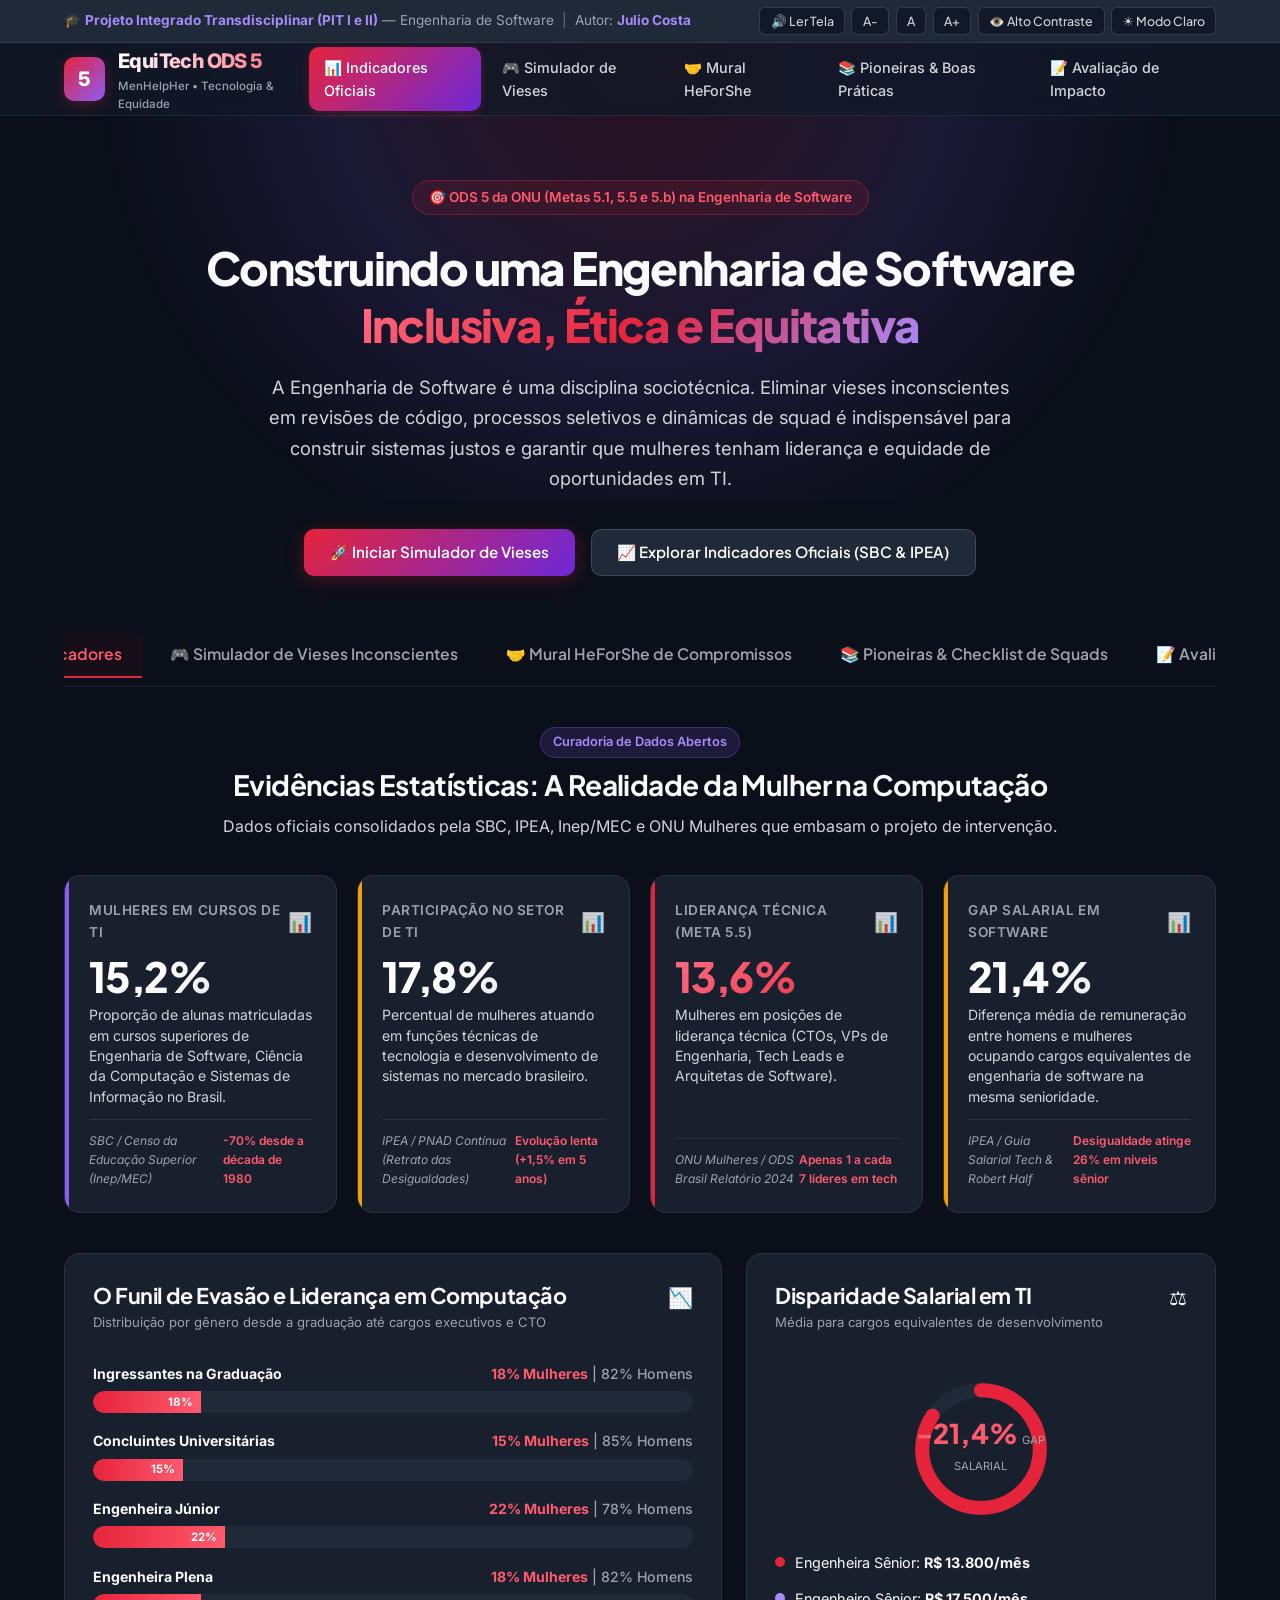
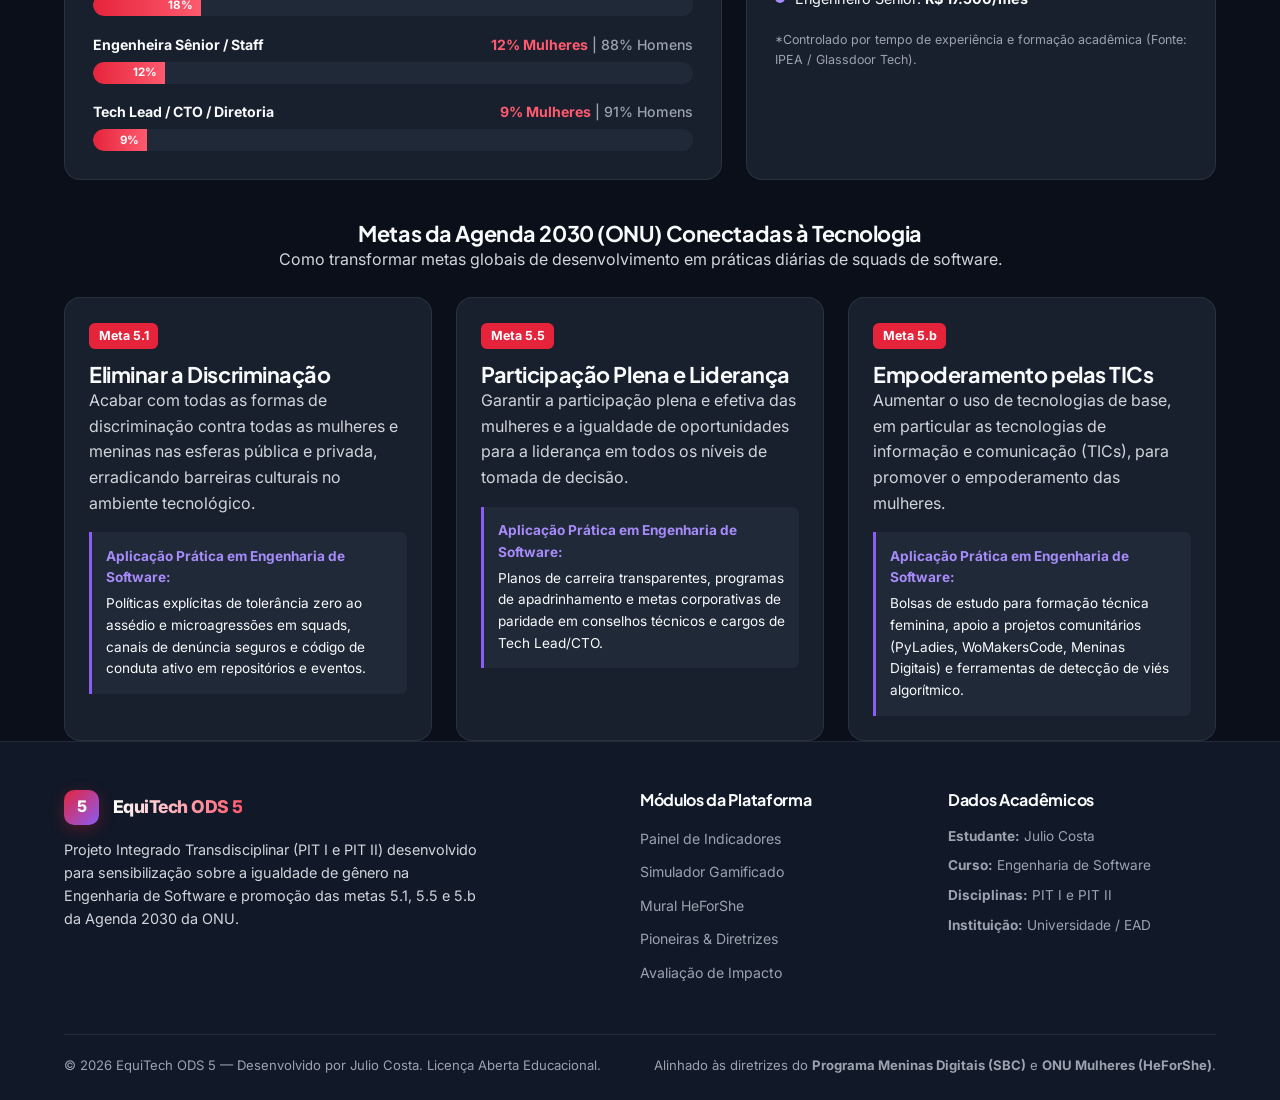
==== frontend/index.html @ c1266b54 "feat(pit2): consolidacao arquitetural MVC, SGBD relacional, 56 testes e validacao por pares - Arquit" ====
<!DOCTYPE html>
<html lang="pt-BR" data-theme="dark">

<head>
  <meta charset="UTF-8">
  <meta name="viewport" content="width=device-width, initial-scale=1.0">
  <title>MenHelpHer | Plataforma de Equidade de Gênero na Engenharia de Software</title>
  <meta name="description"
    content="Portal interativo de sensibilização sobre igualdade de gênero (ODS 5 da ONU) na Engenharia de Software e TI. Painel de indicadores oficiais, simulador gamificado de vieses inconscientes e mural de compromissos HeForShe.">
  <meta name="author" content="Julio Costa">
  <meta name="keywords"
    content="ODS 5, Engenharia de Software, Igualdade de Gênero, Meninas Digitais, SBC, HeForShe, Mulheres na TI, Vieses Inconscientes">

  <meta name="theme-color" content="#0B0F19">
  <link rel="icon" href="data:image/svg+xml,%3Csvg xmlns='http://www.w3.org/2000/svg' viewBox='0 0 64 64'%3E%3Crect width='64' height='64' rx='14' fill='%23E5243B'/%3E%3Ctext x='32' y='46' font-size='40' font-weight='800' text-anchor='middle' fill='white' font-family='Arial'%3E5%3C/text%3E%3C/svg%3E">

  <!-- Estilos da Aplicação -->
  <link rel="stylesheet" href="css/main.css">
  <link rel="stylesheet" href="css/dashboard.css">
  <link rel="stylesheet" href="css/simulator.css">
  <link rel="stylesheet" href="css/mural.css">
</head>

<body>
  <a class="skip-link" href="#mainContentArea">Pular para o conteúdo principal</a>
  <div class="ambient-glow" aria-hidden="true"></div>

  <!-- Barra Superior de Acessibilidade & Identificação Acadêmica -->
  <aside class="top-bar" aria-label="Barra de Acessibilidade e Identificação do Projeto">
    <div class="container top-bar-inner">
      <div class="academic-badge">
        <span>🎓 <strong>Projeto Integrado Transdisciplinar (PIT I e II)</strong> — Engenharia de Software</span>
        <span style="opacity: 0.6;">|</span>
        <span>Autor: <strong>Julio Costa</strong></span>
      </div>
      <div class="a11y-toolbar" role="toolbar" aria-label="Ferramentas de Acessibilidade">
        <button class="a11y-btn" id="ttsToggleBtn" title="Ouvir o conteúdo da página">
          🔊 Ler Tela
        </button>
        <button class="a11y-btn" id="fontMinusBtn" title="Diminuir tamanho da fonte" aria-label="Diminuir fonte">
          A-
        </button>
        <button class="a11y-btn" id="fontResetBtn" title="Restaurar tamanho da fonte" aria-label="Restaurar fonte">
          A
        </button>
        <button class="a11y-btn" id="fontPlusBtn" title="Aumentar tamanho da fonte" aria-label="Aumentar fonte">
          A+
        </button>
        <button class="a11y-btn" id="contrastToggleBtn" aria-pressed="false" title="Alternar modo de alto contraste">
          👁️ Alto Contraste
        </button>
        <button class="a11y-btn" id="themeToggleBtn" onclick="App.toggleTheme()" title="Alternar tema claro e escuro">
          ☀️ Modo Claro
        </button>
      </div>
    </div>
  </aside>

  <!-- Cabeçalho Principal & Navegação -->
  <header class="site-header">
    <div class="container navbar">
      <a href="#inicio" class="logo-group" aria-label="EquiTech ODS 5 - Início">
        <div class="logo-icon" aria-hidden="true">5</div>
        <div class="logo-text">
          <span class="logo-title">EquiTech ODS 5</span>
          <span class="logo-sub">MenHelpHer • Tecnologia & Equidade</span>
        </div>
      </a>

      <button class="nav-toggle" id="navToggleBtn" aria-label="Abrir menu de navegação">
        ☰
      </button>

      <nav aria-label="Navegação Principal">
        <ul class="nav-links" id="navLinks">
          <li><a href="#painel" class="nav-link active" data-tab="dashboard">📊 Indicadores Oficiais</a></li>
          <li><a href="#simulador" class="nav-link" data-tab="simulator">🎮 Simulador de Vieses</a></li>
          <li><a href="#mural" class="nav-link" data-tab="mural">🤝 Mural HeForShe</a></li>
          <li><a href="#recursos" class="nav-link" data-tab="recursos">📚 Pioneiras & Boas Práticas</a></li>
          <li><a href="#avaliacao" class="nav-link" data-tab="avaliacao">📝 Avaliação de Impacto</a></li>
        </ul>
      </nav>
    </div>
  </header>

  <!-- Conteúdo Principal -->
  <main class="container" id="mainContentArea" tabindex="-1">
    <!-- Hero Section -->
    <section class="hero" id="inicio">
      <div class="hero-pill">
        <span>🎯 ODS 5 da ONU (Metas 5.1, 5.5 e 5.b) na Engenharia de Software</span>
      </div>
      <h1 class="hero-title">
        Construindo uma Engenharia de Software <span class="gradient-text">Inclusiva, Ética e Equitativa</span>
      </h1>
      <p class="hero-description">
        A Engenharia de Software é uma disciplina sociotécnica. Eliminar vieses inconscientes em revisões de código,
        processos seletivos e dinâmicas de squad é indispensável para construir sistemas justos e garantir que mulheres
        tenham liderança e equidade de oportunidades em TI.
      </p>
      <div class="hero-actions">
        <button class="btn btn-primary" onclick="App.switchTab('simulator')">
          🚀 Iniciar Simulador de Vieses
        </button>
        <button class="btn btn-secondary" onclick="App.switchTab('dashboard')">
          📈 Explorar Indicadores Oficiais (SBC & IPEA)
        </button>
      </div>
    </section>

    <!-- Barra de Abas Interativa -->
    <nav class="tabs-nav" role="tablist" aria-label="Seções do Portal">
      <button class="tab-btn active" role="tab" aria-selected="true" data-tab="dashboard" id="tabBtnDashboard">
        📊 Painel de Indicadores
      </button>
      <button class="tab-btn" role="tab" aria-selected="false" data-tab="simulator" id="tabBtnSimulator">
        🎮 Simulador de Vieses Inconscientes
      </button>
      <button class="tab-btn" role="tab" aria-selected="false" data-tab="mural" id="tabBtnMural">
        🤝 Mural HeForShe de Compromissos
      </button>
      <button class="tab-btn" role="tab" aria-selected="false" data-tab="recursos" id="tabBtnRecursos">
        📚 Pioneiras & Checklist de Squads
      </button>
      <button class="tab-btn" role="tab" aria-selected="false" data-tab="avaliacao" id="tabBtnAvaliacao">
        📝 Avaliação de Impacto
      </button>
    </nav>

    <!-- ====================================================================
         ABA 1: PAINEL DE INDICADORES OFICIAIS
         ==================================================================== -->
    <section class="tab-pane active" id="tab-dashboard" role="tabpanel" aria-labelledby="tabBtnDashboard">
      <div class="dashboard-header">
        <span class="badge-tag">Curadoria de Dados Abertos</span>
        <h2>Evidências Estatísticas: A Realidade da Mulher na Computação</h2>
        <p>Dados oficiais consolidados pela SBC, IPEA, Inep/MEC e ONU Mulheres que embasam o projeto de intervenção.</p>
      </div>

      <!-- Grid de KPIs -->
      <div class="kpi-grid" id="kpiGrid">
        <!-- Renderizado dinamicamente via js/dashboard.js -->
      </div>

      <!-- Linha de Gráficos: Funil de Carreira & Gap Salarial -->
      <div class="charts-row">
        <div class="chart-card">
          <div class="chart-header">
            <div>
              <h3>O Funil de Evasão e Liderança em Computação</h3>
              <span class="chart-subtitle">Distribuição por gênero desde a graduação até cargos executivos e CTO</span>
            </div>
            <span style="font-size: 1.25rem;" aria-hidden="true">📉</span>
          </div>
          <div class="funnel-container" id="funnelContainer">
            <!-- Renderizado dinamicamente -->
          </div>
        </div>

        <div class="chart-card">
          <div class="chart-header">
            <div>
              <h3>Disparidade Salarial em TI</h3>
              <span class="chart-subtitle">Média para cargos equivalentes de desenvolvimento</span>
            </div>
            <span style="font-size: 1.25rem;" aria-hidden="true">⚖️</span>
          </div>

          <div class="gap-display">
            <div class="gap-circle" aria-label="21,4% de diferença salarial desfavorável para mulheres">
              <svg viewBox="0 0 100 100">
                <circle class="bg-circle" cx="50" cy="50" r="42"></circle>
                <circle class="progress-circle" cx="50" cy="50" r="42"></circle>
              </svg>
              <div class="gap-circle-text">
                <span class="pct">-21,4%</span>
                <span class="lbl">Gap Salarial</span>
              </div>
            </div>

            <div class="gap-details">
              <div class="gap-item">
                <div class="gap-bullet" style="background: var(--color-ods5);"></div>
                <span>Engenheira Sênior: <strong>R$ 13.800/mês</strong></span>
              </div>
              <div class="gap-item">
                <div class="gap-bullet" style="background: var(--color-primary-light);"></div>
                <span>Engenheiro Sênior: <strong>R$ 17.500/mês</strong></span>
              </div>
              <p style="font-size: 0.78rem; color: var(--text-muted); margin-top: 0.5rem;">
                *Controlado por tempo de experiência e formação acadêmica (Fonte: IPEA / Glassdoor Tech).
              </p>
            </div>
          </div>
        </div>
      </div>

      <!-- Metas ODS 5 Aplicadas à Engenharia de Software -->
      <div class="goals-section">
        <div style="text-align: center; margin-bottom: 1.5rem;">
          <h3>Metas da Agenda 2030 (ONU) Conectadas à Tecnologia</h3>
          <p>Como transformar metas globais de desenvolvimento em práticas diárias de squads de software.</p>
        </div>
        <div class="goals-grid" id="goalsGrid">
          <!-- Renderizado dinamicamente -->
        </div>
      </div>
    </section>

    <!-- ====================================================================
         ABA 2: SIMULADOR GAMIFICADO DE SITUAÇÕES REAIS
         ==================================================================== -->
    <section class="tab-pane" id="tab-simulator" role="tabpanel" aria-labelledby="tabBtnSimulator">
      <div class="dashboard-header">
        <span class="badge-tag">Módulo Gamificado de Treinamento</span>
        <h2>Simulador de Vieses Inconscientes em Engenharia de Software</h2>
        <p>Vivencie dilemas reais em code reviews, daily scrums, processos seletivos e inteligência artificial. Como
          você agiria?</p>
      </div>

      <div class="simulator-container" id="simulatorView">
        <!-- Renderizado dinamicamente via js/simulator.js -->
      </div>
    </section>

    <!-- ====================================================================
         ABA 3: MURAL DIGITAL DE COMPROMISSOS (HEFORSHE)
         ==================================================================== -->
    <section class="tab-pane" id="tab-mural" role="tabpanel" aria-labelledby="tabBtnMural">
      <div class="mural-header">
        <span class="badge-tag">Campanha Inspirada no HeForShe / ElesPorElas (ONU Mulheres)</span>
        <h2>Mural Digital de Compromissos pela Equidade em TI</h2>
        <p>A transformação da cultura tecnológica começa com a postura individual de cada estudante, docente e
          engenheiro(a). Assine seu compromisso público!</p>
      </div>

      <!-- Banner HeForShe & Contadores -->
      <div class="heforshe-banner">
        <div>
          <h3 style="color: var(--color-ods5-light); margin-bottom: 0.35rem;">Movimento de Aliados e Lideranças</h3>
          <p style="margin: 0; font-size: 0.9rem;">
            Mobilizando homens e mulheres para erradicar o sexismo e as barreiras de carreira na computação.
          </p>
        </div>
        <div class="heforshe-stats">
          <div class="heforshe-stat-item">
            <span class="heforshe-stat-number" id="totalCommitmentsCount">0</span>
            <span class="heforshe-stat-label">Compromissos Firmados</span>
          </div>
          <div class="heforshe-stat-item">
            <span class="heforshe-stat-number" id="totalAlliesCount">0</span>
            <span class="heforshe-stat-label">Apoios Registrados</span>
          </div>
        </div>
      </div>

      <div class="mural-layout">
        <!-- Formulário de Novo Compromisso -->
        <aside class="commitment-form-card">
          <h3 style="margin-bottom: 0.5rem;">Firme seu Compromisso</h3>
          <p style="font-size: 0.85rem; color: var(--text-muted); margin-bottom: 1.25rem;">
            Seu depoimento inspirará outros colegas nos laboratórios e no mercado.
          </p>

          <form id="commitmentForm">
            <div class="form-group">
              <label for="committerName" class="form-label">Seu Nome / Como deseja ser identificado</label>
              <input type="text" id="committerName" class="form-control" placeholder="Ex: Júlio Alves" required
                minlength="2" maxlength="80" autocomplete="name" aria-describedby="err-committerName">
              <div class="field-error" id="err-committerName" role="alert"></div>
            </div>

            <div class="form-group">
              <label for="committerRole" class="form-label">Seu Papel na Comunidade de TI</label>
              <select id="committerRole" class="form-control" required>
                <option value="Estudante de Engenharia de Software">Estudante de Engenharia de Software</option>
                <option value="Estudante de Ciência da Computação / TI">Estudante de Ciência da Computação / TI</option>
                <option value="Docente Universitário(a)">Docente Universitário(a)</option>
                <option value="Engenheiro(a) de Software Pleno/Sênior">Engenheiro(a) de Software Pleno/Sênior</option>
                <option value="Tech Lead / Arquiteto(a) de Software">Tech Lead / Arquiteto(a) de Software</option>
                <option value="Recrutador(a) Técnico (Tech Recruiter)">Recrutador(a) Técnico (Tech Recruiter)</option>
              </select>
            </div>

            <div class="form-group">
              <label for="commitmentType" class="form-label">Ação Prática que Você Assume</label>
              <select id="commitmentType" class="form-control" required>
                <option value="Code Review Inclusivo" data-label="Revisão Respeitosa">Revisão de Código Inclusiva e Respeitosa</option>
                <option value="Combate ao Manterrupting" data-label="Voz Ativa nas Reuniões">Combater Interrupções em Reuniões Técnicas</option>
                <option value="Mentoria Ativa" data-label="Mentoria & Apoio">Mentoria para Mulheres em Computação</option>
                <option value="Liderança Técnica" data-label="Fomento à Liderança">Apoio Ativo a Lideranças Femininas</option>
                <option value="Equidade Salarial" data-label="Contratação Justa">Defesa de Paridade Salarial e Oportunidades Justas</option>
              </select>
            </div>

            <div class="form-group">
              <label for="commitmentMsg" class="form-label">Sua Declaração de Compromisso</label>
              <textarea id="commitmentMsg" class="form-control"
                placeholder="Descreva como você aplicará a equidade de gênero na sua rotina acadêmica ou profissional..."
                required minlength="10" maxlength="500" aria-describedby="err-commitmentMsg"></textarea>
              <div class="field-error" id="err-commitmentMsg" role="alert"></div>
            </div>

            <button type="submit" class="btn btn-primary" style="width: 100%;">
              🤝 Publicar Compromisso no Mural
            </button>

            <div id="formSuccessMsg" class="form-feedback" role="status" data-tipo="sucesso"></div>
            <div id="formErrorMsg" class="form-feedback" role="alert" data-tipo="erro"></div>
          </form>
        </aside>

        <!-- Feed de Compromissos com Filtros -->
        <section aria-labelledby="feedTitle">
          <div class="mural-controls">
            <span id="feedTitle" style="font-weight: 700; font-size: 1.05rem;">Compromissos da Comunidade</span>
            <div class="filter-pills" role="group" aria-label="Filtrar compromissos por perfil">
              <button type="button" class="filter-pill active" data-filter="todos" aria-pressed="true">Todos</button>
              <button type="button" class="filter-pill" data-filter="Estudante" aria-pressed="false">Discentes</button>
              <button type="button" class="filter-pill" data-filter="Docente" aria-pressed="false">Docentes</button>
              <button type="button" class="filter-pill" data-filter="Lead" aria-pressed="false">Tech Leads</button>
              <button type="button" class="filter-pill" data-filter="Engenheir" aria-pressed="false">Engenheiros(as)</button>
            </div>
          </div>

          <div id="muralStatus" class="mural-status" role="status" hidden></div>
          <div id="muralFeedback" class="form-feedback" role="alert" data-tipo="erro"></div>

          <div class="commitments-feed" id="commitmentsFeed" aria-live="polite">
            <!-- Renderizado dinamicamente -->
          </div>
        </section>
      </div>
    </section>

    <!-- ====================================================================
         ABA 4: PIONEIRAS, BOAS PRÁTICAS & PROGRAMAS DE REFERÊNCIA
         ==================================================================== -->
    <section class="tab-pane" id="tab-recursos" role="tabpanel" aria-labelledby="tabBtnRecursos">
      <div class="dashboard-header">
        <span class="badge-tag">Inspiração & Diretrizes Éticas</span>
        <h2>Mulheres que Moldaram a Computação & Diretrizes de Squad</h2>
        <p>Resgate histórico da liderança feminina na computação e recomendações práticas para transformar times de
          desenvolvimento.</p>
      </div>

      <!-- Mulheres Pioneiras -->
      <div style="margin-bottom: 3rem;">
        <h3 style="margin-bottom: 1.25rem;">👩‍💻 Pioneiras Históricas e Líderes Brasileiras</h3>
        <div class="goals-grid" id="pioneirasGrid">
          <!-- Renderizado dinamicamente -->
        </div>
      </div>

      <!-- Checklist de Boas Práticas para Squads -->
      <div style="margin-bottom: 3rem;">
        <h3 style="margin-bottom: 0.5rem;">📋 Checklist: 6 Práticas para um Squad Inclusivo</h3>
        <p style="margin-bottom: 1.25rem;">Baseado nas diretrizes do Programa Meninas Digitais da SBC e no Código de
          Ética ACM/IEEE.</p>
        <div class="goals-grid" id="checklistGrid">
          <!-- Renderizado dinamicamente -->
        </div>
      </div>

      <!-- Programas e Links Úteis -->
      <div class="glass-card" style="padding: 2rem;">
        <h3 style="margin-bottom: 1rem;">🔗 Programas e Movimentos Oficiais de Referência</h3>
        <div style="display: grid; grid-template-columns: repeat(auto-fit, minmax(280px, 1fr)); gap: 1.25rem;">
          <div style="background: var(--bg-surface-elevated); padding: 1.25rem; border-radius: var(--radius-md);">
            <strong style="color: var(--color-ods5-light); display: block; margin-bottom: 0.4rem;">Programa Meninas
              Digitais (SBC)</strong>
            <p style="font-size: 0.85rem; margin-bottom: 0.6rem;">Iniciativa oficial da Sociedade Brasileira de
              Computação para incentivar e manter mulheres na graduação e carreira de TI.</p>
            <a href="https://meninas.sbc.org.br" target="_blank" rel="noopener noreferrer">Visitar portal oficial ↗</a>
          </div>
          <div style="background: var(--bg-surface-elevated); padding: 1.25rem; border-radius: var(--radius-md);">
            <strong style="color: var(--color-primary-light); display: block; margin-bottom: 0.4rem;">Campanha
              ElesPorElas / HeForShe</strong>
            <p style="font-size: 0.85rem; margin-bottom: 0.6rem;">Movimento global de solidariedade da ONU Mulheres pela
              igualdade de gênero e engajamento masculino.</p>
            <a href="https://www.heforshe.org/pt-br" target="_blank" rel="noopener noreferrer">Conhecer movimento ↗</a>
          </div>
          <div style="background: var(--bg-surface-elevated); padding: 1.25rem; border-radius: var(--radius-md);">
            <strong style="color: var(--color-accent); display: block; margin-bottom: 0.4rem;">IPEA / ODS 5
              Brasil</strong>
            <p style="font-size: 0.85rem; margin-bottom: 0.6rem;">Relatório nacional de acompanhamento dos Objetivos de
              Desenvolvimento Sustentável da Agenda 2030.</p>
            <a href="https://www.ipea.gov.br/ods/ods5.html" target="_blank" rel="noopener noreferrer">Acessar dados IPEA
              ↗</a>
          </div>
        </div>
      </div>
    </section>

    <!-- ====================================================================
         ABA 5: AVALIAÇÃO DE IMPACTO DA CAMPANHA (ETAPA 5 DO PIT)
         ==================================================================== -->
    <section class="tab-pane" id="tab-avaliacao" role="tabpanel" aria-labelledby="tabBtnAvaliacao">
      <div class="dashboard-header">
        <span class="badge-tag">Etapa 5 do Procedimento do PIT</span>
        <h2>Avaliação de Impacto & Percepção da Comunidade</h2>
        <p>Sua opinião é fundamental para medirmos a eficácia da campanha de intervenção nos laboratórios e cursos de
          tecnologia.</p>
      </div>

      <div class="evaluation-section">
        <h3>Formulário Eletrônico de Avaliação</h3>
        <p style="font-size: 0.9rem; color: var(--text-muted);">
          Preencha anonimamente para consolidar as métricas de impacto do projeto.
        </p>

        <form id="evalForm" class="eval-grid">
          <div>
            <div class="form-group">
              <label for="evalPerfil" class="form-label">1. Qual seu perfil na instituição?</label>
              <select id="evalPerfil" class="form-control" required>
                <option value="Estudante">Estudante de Engenharia / TI</option>
                <option value="Docente">Docente / Pesquisador(a)</option>
                <option value="Profissional de TI">Profissional atuante no mercado de software</option>
                <option value="Outro">Outro perfil da comunidade</option>
              </select>
            </div>

            <div class="form-group">
              <label for="evalClareza" class="form-label">2. Clareza e facilidade de uso da plataforma (1 a 5)</label>
              <select id="evalClareza" class="form-control" required>
                <option value="5">5 - Excelente e muito intuitiva</option>
                <option value="4">4 - Boa e fácil de navegar</option>
                <option value="3">3 - Regular</option>
                <option value="2">2 - Razoável</option>
                <option value="1">1 - Difícil de compreender</option>
              </select>
            </div>
          </div>

          <div>
            <div class="form-group">
              <label for="evalVieses" class="form-label">3. O simulador ajudou a reconhecer vieses em code reviews e
                reuniões?</label>
              <select id="evalVieses" class="form-control" required>
                <option value="5">5 - Sim, amplamente. Cenários muito realistas!</option>
                <option value="4">4 - Sim, trouxe bons aprendizados</option>
                <option value="3">3 - Em parte</option>
                <option value="2">2 - Pouco</option>
                <option value="1">1 - Não agregou</option>
              </select>
            </div>

            <div class="form-group">
              <label for="evalOds" class="form-label">4. Relevância do ODS 5 para a formação em Engenharia de
                Software</label>
              <select id="evalOds" class="form-control" required>
                <option value="5">5 - Fundamental: TI precisa de ética e inclusão</option>
                <option value="4">4 - Importante</option>
                <option value="3">3 - Moderada</option>
                <option value="2">2 - Pouco relevante</option>
              </select>
            </div>

            <div class="form-group">
              <label for="evalComentario" class="form-label">5. Comentários ou sugestões para a campanha:</label>
              <textarea id="evalComentario" class="form-control"
                placeholder="Deixe sua percepção sobre a iniciativa..." maxlength="500"></textarea>
            </div>

            <button type="submit" class="btn btn-primary" style="width: 100%;">
              📤 Enviar Avaliação de Impacto
            </button>

            <div id="evalSuccessMsg" class="form-feedback" role="status" data-tipo="sucesso"></div>
            <div id="evalErrorMsg" class="form-feedback" role="alert" data-tipo="erro"></div>
          </div>
        </form>
      </div>

      <!-- Métricas consolidadas da campanha (somente com o servidor ativo) -->
      <div class="metricas-campanha" id="metricasCampanha" hidden>
        <h3>Métricas Consolidadas da Campanha</h3>
        <div class="metricas-grid">
          <div class="metrica-item"><span class="metrica-valor" id="metTotalAvaliacoes">0</span><span class="metrica-rotulo">Avaliações recebidas</span></div>
          <div class="metrica-item"><span class="metrica-valor" id="metClareza">–</span><span class="metrica-rotulo">Clareza (média 1–5)</span></div>
          <div class="metrica-item"><span class="metrica-valor" id="metVieses">–</span><span class="metrica-rotulo">Aprendizado sobre vieses (média)</span></div>
          <div class="metrica-item"><span class="metrica-valor" id="metOds5">–</span><span class="metrica-rotulo">Relevância do ODS 5 (média)</span></div>
        </div>
      </div>
    </section>
  </main>

  <!-- Rodapé Institucional -->
  <footer class="site-footer">
    <div class="container">
      <div class="footer-grid">
        <div class="footer-info">
          <div class="logo-group" style="margin-bottom: 0.85rem;">
            <div class="logo-icon" style="width: 2.2rem; height: 2.2rem; font-size: 1rem;">5</div>
            <span class="logo-title" style="font-size: 1.1rem;">EquiTech ODS 5</span>
          </div>
          <p>
            Projeto Integrado Transdisciplinar (PIT I e PIT II) desenvolvido para sensibilização sobre a igualdade de gênero na
            Engenharia de Software e promoção das metas 5.1, 5.5 e 5.b da Agenda 2030 da ONU.
          </p>
        </div>

        <div>
          <h4 class="footer-heading">Módulos da Plataforma</h4>
          <ul class="footer-links">
            <li><a href="#painel" onclick="App.switchTab('dashboard')">Painel de Indicadores</a></li>
            <li><a href="#simulador" onclick="App.switchTab('simulator')">Simulador Gamificado</a></li>
            <li><a href="#mural" onclick="App.switchTab('mural')">Mural HeForShe</a></li>
            <li><a href="#recursos" onclick="App.switchTab('recursos')">Pioneiras & Diretrizes</a></li>
            <li><a href="#avaliacao" onclick="App.switchTab('avaliacao')">Avaliação de Impacto</a></li>
          </ul>
        </div>

        <div>
          <h4 class="footer-heading">Dados Acadêmicos</h4>
          <ul class="footer-links" style="font-size: 0.85rem; color: var(--text-muted);">
            <li><strong>Estudante:</strong> Julio Costa</li>
            <li><strong>Curso:</strong> Engenharia de Software</li>
            <li><strong>Disciplinas:</strong> PIT I e PIT II</li>
            <li><strong>Instituição:</strong> Universidade / EAD</li>
          </ul>
        </div>
      </div>

      <div class="footer-bottom">
        <div>
          © 2026 EquiTech ODS 5 — Desenvolvido por Julio Costa. Licença Aberta Educacional.
        </div>
        <div>
          Alinhado às diretrizes do <strong>Programa Meninas Digitais (SBC)</strong> e <strong>ONU Mulheres
            (HeForShe)</strong>.
        </div>
      </div>
    </div>
  </footer>

  <!-- Scripts da Aplicação -->
  <script src="js/utils.js"></script>
  <script src="js/api.js"></script>
  <script src="js/data.js"></script>
  <script src="js/dashboard.js"></script>
  <script src="js/simulator.js"></script>
  <script src="js/mural.js"></script>
  <script src="js/app.js"></script>
</body>

</html>
---- frontend/css/main.css ----
/* ==========================================================================
   MenHelpHer ODS 5 - Design System & Estilos Principais
   Autor: Julio Costa 
   Curso: Engenharia de Software | PIT I e PIT II
   ========================================================================== */

@import url('https://fonts.googleapis.com/css2?family=Plus+Jakarta+Sans:wght@400;500;600;700;800&family=JetBrains+Mono:wght@400;500;600&family=Inter:wght@300;400;500;600;700&display=swap');

:root {
  /* Paleta ODS 5 & Tecnologia */
  --color-ods5: #E5243B;
  --color-ods5-dark: #B91C2E;
  --color-ods5-light: #FF5A6E;
  --color-ods5-glow: rgba(229, 36, 59, 0.28);

  --color-primary: #8B5CF6;
  --color-primary-dark: #6D28D9;
  --color-primary-light: #A78BFA;
  --color-accent: #06B6D4;
  --color-accent-hover: #0891B2;

  --color-success: #10B981;
  --color-warning: #F59E0B;
  --color-danger: #EF4444;
  --color-info: #3B82F6;

  /* Modo Escuro (Default) */
  --bg-app: #0B0F19;
  --bg-surface: #111827;
  --bg-surface-elevated: #1F2937;
  --bg-surface-glass: rgba(17, 24, 39, 0.75);
  --bg-card: rgba(31, 41, 55, 0.7);
  --bg-card-hover: rgba(55, 65, 81, 0.8);

  --border-subtle: rgba(255, 255, 255, 0.08);
  --border-medium: rgba(255, 255, 255, 0.15);
  --border-strong: rgba(255, 255, 255, 0.25);
  --border-glow: rgba(139, 92, 246, 0.35);

  --text-primary: #F9FAFB;
  --text-secondary: #D1D5DB;
  --text-muted: #9CA3AF;
  --text-inverse: #0B0F19;

  --shadow-sm: 0 1px 2px 0 rgba(0, 0, 0, 0.05);
  --shadow-md: 0 4px 14px -1px rgba(0, 0, 0, 0.25);
  --shadow-lg: 0 10px 28px -3px rgba(0, 0, 0, 0.35);
  --shadow-glow: 0 0 25px rgba(139, 92, 246, 0.2);

  --radius-sm: 6px;
  --radius-md: 10px;
  --radius-lg: 16px;
  --radius-xl: 24px;
  --radius-full: 9999px;

  --font-heading: 'Plus Jakarta Sans', system-ui, -apple-system, sans-serif;
  --font-body: 'Inter', system-ui, -apple-system, sans-serif;
  --font-code: 'JetBrains Mono', monospace;

  --transition-fast: 0.18s ease;
  --transition-normal: 0.28s ease;
  --transition-smooth: 0.4s cubic-bezier(0.16, 1, 0.3, 1);

  --container-max: 1200px;
  --font-scale-factor: 1;
}

/* Modo Claro */
[data-theme="light"] {
  --bg-app: #F8FAFC;
  --bg-surface: #FFFFFF;
  --bg-surface-elevated: #F1F5F9;
  --bg-surface-glass: rgba(255, 255, 255, 0.85);
  --bg-card: rgba(255, 255, 255, 0.9);
  --bg-card-hover: #F8FAFC;

  --border-subtle: rgba(0, 0, 0, 0.06);
  --border-medium: rgba(0, 0, 0, 0.12);
  --border-strong: rgba(0, 0, 0, 0.2);
  --border-glow: rgba(139, 92, 246, 0.25);

  --text-primary: #0F172A;
  --text-secondary: #334155;
  --text-muted: #64748B;
  --text-inverse: #FFFFFF;

  --shadow-md: 0 4px 16px -2px rgba(15, 23, 42, 0.08);
  --shadow-lg: 0 12px 30px -4px rgba(15, 23, 42, 0.12);
  --shadow-glow: 0 0 20px rgba(229, 36, 59, 0.15);
}

/* Modo Alto Contraste */
[data-high-contrast="true"] {
  --bg-app: #000000 !important;
  --bg-surface: #000000 !important;
  --bg-surface-elevated: #111111 !important;
  --bg-card: #000000 !important;
  --bg-card-hover: #1c1c1c !important;
  --border-subtle: #FFFF00 !important;
  --border-medium: #FFFF00 !important;
  --border-strong: #FFFFFF !important;
  --text-primary: #FFFFFF !important;
  --text-secondary: #FFFF00 !important;
  --text-muted: #FFFFFF !important;
  --color-primary: #FFFF00 !important;
  --color-ods5: #FF3366 !important;
}

/* ==========================================================================
   Reset & Base Styles
   ========================================================================== */

*,
*::before,
*::after {
  box-sizing: border-box;
  margin: 0;
  padding: 0;
}

html {
  font-size: calc(16px * var(--font-scale-factor));
  scroll-behavior: smooth;
}

body {
  font-family: var(--font-body);
  background-color: var(--bg-app);
  color: var(--text-primary);
  line-height: 1.6;
  min-height: 100vh;
  display: flex;
  flex-direction: column;
  overflow-x: hidden;
  transition: background-color var(--transition-normal), color var(--transition-normal);
}

/* Background com gradiente sutil de engenharia */
.ambient-glow {
  position: fixed;
  top: 0;
  left: 50%;
  transform: translateX(-50%);
  width: 100vw;
  height: 500px;
  background: radial-gradient(circle at 50% 10%, rgba(229, 36, 59, 0.15), rgba(139, 92, 246, 0.12) 40%, transparent 70%);
  pointer-events: none;
  z-index: 0;
}

/* Container Principal */
.container {
  width: 100%;
  max-width: var(--container-max);
  margin-left: auto;
  margin-right: auto;
  padding-left: 1.5rem;
  padding-right: 1.5rem;
  position: relative;
  z-index: 1;
}

/* Tipografia */
h1,
h2,
h3,
h4,
h5,
h6 {
  font-family: var(--font-heading);
  font-weight: 700;
  line-height: 1.25;
  color: var(--text-primary);
  letter-spacing: -0.02em;
}

h1 {
  font-size: 2.25rem;
}

h2 {
  font-size: 1.75rem;
  margin-bottom: 0.75rem;
}

h3 {
  font-size: 1.35rem;
}

p {
  margin-bottom: 1rem;
  color: var(--text-secondary);
}

a {
  color: var(--color-primary-light);
  text-decoration: none;
  transition: color var(--transition-fast);
}

a:hover,
a:focus-visible {
  color: var(--color-ods5-light);
  text-decoration: underline;
}

button {
  font-family: var(--font-heading);
  cursor: pointer;
  border: none;
  outline: none;
  transition: all var(--transition-fast);
}

:focus-visible {
  outline: 2px solid var(--color-ods5);
  outline-offset: 3px;
}

/* ==========================================================================
   Barra Superior de Acessibilidade & Metadados do PIT
   ========================================================================== */

.top-bar {
  background: var(--bg-surface-elevated);
  border-bottom: 1px solid var(--border-subtle);
  font-size: 0.85rem;
  padding: 0.45rem 0;
  position: relative;
  z-index: 100;
}

.top-bar-inner {
  display: flex;
  justify-content: space-between;
  align-items: center;
  flex-wrap: wrap;
  gap: 0.75rem;
}

.academic-badge {
  display: flex;
  align-items: center;
  gap: 0.5rem;
  color: var(--text-muted);
}

.academic-badge strong {
  color: var(--color-primary-light);
}

.a11y-toolbar {
  display: flex;
  align-items: center;
  gap: 0.4rem;
}

.a11y-btn {
  background: var(--bg-surface);
  border: 1px solid var(--border-medium);
  color: var(--text-secondary);
  padding: 0.3rem 0.65rem;
  border-radius: var(--radius-sm);
  font-size: 0.78rem;
  display: inline-flex;
  align-items: center;
  gap: 0.35rem;
  font-weight: 500;
}

.a11y-btn:hover {
  background: var(--bg-surface-elevated);
  color: var(--text-primary);
  border-color: var(--border-strong);
}

.a11y-btn.active {
  background: var(--color-ods5);
  color: #fff;
  border-color: var(--color-ods5);
}

/* ==========================================================================
   Header & Navegação
   ========================================================================== */

.site-header {
  position: sticky;
  top: 0;
  z-index: 90;
  background: var(--bg-surface-glass);
  backdrop-filter: blur(14px);
  -webkit-backdrop-filter: blur(14px);
  border-bottom: 1px solid var(--border-subtle);
}

.navbar {
  display: flex;
  align-items: center;
  justify-content: space-between;
  height: 4.5rem;
}

.logo-group {
  display: flex;
  align-items: center;
  gap: 0.85rem;
  text-decoration: none;
}

.logo-group:hover {
  text-decoration: none;
}

.logo-icon {
  width: 2.8rem;
  height: 2.8rem;
  background: linear-gradient(135deg, var(--color-ods5), var(--color-primary));
  border-radius: var(--radius-md);
  display: flex;
  align-items: center;
  justify-content: center;
  color: #FFF;
  font-weight: 800;
  font-size: 1.25rem;
  box-shadow: 0 4px 15px var(--color-ods5-glow);
}

.logo-text {
  display: flex;
  flex-direction: column;
}

.logo-title {
  font-size: 1.25rem;
  font-weight: 800;
  letter-spacing: -0.03em;
  background: linear-gradient(90deg, #FFFFFF, var(--color-ods5-light));
  -webkit-background-clip: text;
  -webkit-text-fill-color: transparent;
}

[data-theme="light"] .logo-title {
  background: linear-gradient(90deg, #0F172A, var(--color-ods5));
  -webkit-background-clip: text;
  -webkit-text-fill-color: transparent;
}

.logo-sub {
  font-size: 0.72rem;
  color: var(--text-muted);
  font-weight: 500;
}

.nav-links {
  display: flex;
  gap: 0.35rem;
  list-style: none;
}

.nav-link {
  color: var(--text-secondary);
  font-weight: 500;
  font-size: 0.9rem;
  padding: 0.55rem 0.95rem;
  border-radius: var(--radius-md);
  transition: all var(--transition-fast);
  display: inline-flex;
  align-items: center;
  gap: 0.4rem;
}

.nav-link:hover {
  color: var(--text-primary);
  background: var(--bg-surface-elevated);
  text-decoration: none;
}

.nav-link.active {
  color: #FFF;
  background: linear-gradient(135deg, var(--color-ods5), var(--color-primary-dark));
  box-shadow: 0 2px 8px var(--color-ods5-glow);
  text-decoration: none;
}

.nav-toggle {
  display: none;
  background: transparent;
  color: var(--text-primary);
  font-size: 1.5rem;
  padding: 0.5rem;
}

/* ==========================================================================
   Hero Section & Apresentação da Campanha
   ========================================================================== */

.hero {
  padding: 4rem 0 3.5rem;
  text-align: center;
  position: relative;
}

.hero-pill {
  display: inline-flex;
  align-items: center;
  gap: 0.6rem;
  background: rgba(229, 36, 59, 0.12);
  border: 1px solid rgba(229, 36, 59, 0.35);
  color: var(--color-ods5-light);
  padding: 0.35rem 1rem;
  border-radius: var(--radius-full);
  font-size: 0.85rem;
  font-weight: 600;
  margin-bottom: 1.5rem;
}

.hero-title {
  font-size: 2.85rem;
  max-width: 900px;
  margin: 0 auto 1.2rem;
  letter-spacing: -0.035em;
  font-weight: 800;
}

.hero-title .gradient-text {
  background: linear-gradient(135deg, #FF6B81 0%, var(--color-ods5) 50%, var(--color-primary-light) 100%);
  -webkit-background-clip: text;
  -webkit-text-fill-color: transparent;
}

.hero-description {
  font-size: 1.15rem;
  max-width: 760px;
  margin: 0 auto 2.2rem;
  color: var(--text-secondary);
  line-height: 1.65;
}

.hero-actions {
  display: flex;
  justify-content: center;
  gap: 1rem;
  flex-wrap: wrap;
}

.btn {
  display: inline-flex;
  align-items: center;
  justify-content: center;
  gap: 0.55rem;
  padding: 0.8rem 1.6rem;
  border-radius: var(--radius-md);
  font-size: 0.95rem;
  font-weight: 600;
  transition: all var(--transition-fast);
  text-decoration: none;
}

.btn-primary {
  background: linear-gradient(135deg, var(--color-ods5), var(--color-primary-dark));
  color: #FFF;
  box-shadow: 0 4px 18px var(--color-ods5-glow);
}

.btn-primary:hover {
  transform: translateY(-2px);
  box-shadow: 0 6px 24px rgba(229, 36, 59, 0.45);
  color: #FFF;
  text-decoration: none;
}

.btn-secondary {
  background: var(--bg-surface-elevated);
  border: 1px solid var(--border-medium);
  color: var(--text-primary);
}

.btn-secondary:hover {
  background: var(--bg-surface);
  border-color: var(--border-strong);
  color: var(--text-primary);
  text-decoration: none;
  transform: translateY(-2px);
}

/* ==========================================================================
   Abas e Módulos da Aplicação
   ========================================================================== */

.tabs-nav {
  display: flex;
  justify-content: center;
  gap: 0.5rem;
  border-bottom: 1px solid var(--border-subtle);
  margin-bottom: 2.5rem;
  overflow-x: auto;
  padding-bottom: 0.5rem;
}

.tab-btn {
  background: transparent;
  color: var(--text-muted);
  border: none;
  border-bottom: 2px solid transparent;
  padding: 0.75rem 1.25rem;
  font-size: 0.98rem;
  font-weight: 600;
  border-radius: var(--radius-sm) var(--radius-sm) 0 0;
  display: inline-flex;
  align-items: center;
  gap: 0.5rem;
  white-space: nowrap;
}

.tab-btn:hover {
  color: var(--text-primary);
}

.tab-btn.active {
  color: var(--color-ods5-light);
  border-bottom-color: var(--color-ods5);
  background: rgba(229, 36, 59, 0.05);
}

.tab-pane {
  display: none;
  animation: fadeIn 0.3s ease;
}

.tab-pane.active {
  display: block;
}

@keyframes fadeIn {
  from {
    opacity: 0;
    transform: translateY(6px);
  }

  to {
    opacity: 1;
    transform: translateY(0);
  }
}

/* ==========================================================================
   Cards Genéricos & Glassmorphism
   ========================================================================== */

.glass-card {
  background: var(--bg-card);
  border: 1px solid var(--border-subtle);
  border-radius: var(--radius-lg);
  padding: 1.75rem;
  box-shadow: var(--shadow-md);
  backdrop-filter: blur(12px);
  -webkit-backdrop-filter: blur(12px);
  transition: transform var(--transition-fast), border-color var(--transition-fast), box-shadow var(--transition-fast);
}

.glass-card:hover {
  border-color: var(--border-medium);
  box-shadow: var(--shadow-lg);
}

/* ==========================================================================
   Rodapé & Metadados Acadêmicos
   ========================================================================== */

.site-footer {
  margin-top: auto;
  background: var(--bg-surface);
  border-top: 1px solid var(--border-subtle);
  padding: 3rem 0 1.5rem;
}

.footer-grid {
  display: grid;
  grid-template-columns: 2fr 1fr 1fr;
  gap: 2.5rem;
  margin-bottom: 2.5rem;
}

.footer-info p {
  font-size: 0.9rem;
  max-width: 420px;
}

.footer-heading {
  font-size: 1rem;
  margin-bottom: 1rem;
  color: var(--text-primary);
}

.footer-links {
  list-style: none;
}

.footer-links li {
  margin-bottom: 0.5rem;
}

.footer-links a {
  font-size: 0.88rem;
  color: var(--text-muted);
}

.footer-links a:hover {
  color: var(--color-ods5-light);
}

.footer-bottom {
  border-top: 1px solid var(--border-subtle);
  padding-top: 1.25rem;
  display: flex;
  justify-content: space-between;
  align-items: center;
  font-size: 0.82rem;
  color: var(--text-muted);
  flex-wrap: wrap;
  gap: 0.75rem;
}

/* Responsividade Básica */
@media (max-width: 768px) {
  .hero-title {
    font-size: 2rem;
  }

  .footer-grid {
    grid-template-columns: 1fr;
    gap: 1.75rem;
  }

  .nav-links {
    display: none;
  }

  .nav-toggle {
    display: block;
  }

  .nav-links.open {
    display: flex;
    flex-direction: column;
    position: absolute;
    top: 100%;
    left: 0;
    right: 0;
    background: var(--bg-surface);
    padding: 1rem;
    border-bottom: 1px solid var(--border-subtle);
  }
}
/* ==========================================================================
   PIT II - Melhorias de acessibilidade e feedback (revisão pós-testes)
   ========================================================================== */

[hidden] {
  display: none !important;
}

.skip-link {
  position: absolute;
  left: 1rem;
  top: -4rem;
  z-index: 1000;
  padding: 0.6rem 1rem;
  background: var(--color-ods5);
  color: #fff;
  font-weight: 700;
  border-radius: var(--radius-sm);
  text-decoration: none;
  transition: top var(--transition-fast);
}

.skip-link:focus {
  top: 1rem;
}

#mainContentArea:focus {
  outline: none;
}

.a11y-btn[aria-pressed="true"] {
  box-shadow: 0 0 0 2px var(--color-accent);
}

/* Mensagens de retorno de formulários (sucesso / erro) */
.form-feedback {
  display: none;
  margin-top: 1rem;
  padding: 0.75rem;
  border-radius: var(--radius-sm);
  font-size: 0.85rem;
  text-align: center;
  border: 1px solid var(--color-success);
  background: rgba(16, 185, 129, 0.15);
  color: var(--color-success);
}

.form-feedback[data-tipo="erro"] {
  border-color: var(--color-danger);
  background: rgba(239, 68, 68, 0.15);
  color: var(--color-danger);
}

.field-error {
  min-height: 1.1rem;
  margin-top: 0.3rem;
  font-size: 0.78rem;
  color: var(--color-danger);
}

.form-control[aria-invalid="true"] {
  border-color: var(--color-danger);
}

@media (prefers-reduced-motion: reduce) {
  *,
  *::before,
  *::after {
    animation-duration: 0.01ms !important;
    animation-iteration-count: 1 !important;
    transition-duration: 0.01ms !important;
    scroll-behavior: auto !important;
  }
}
---- frontend/css/dashboard.css ----
/* ==========================================================================
   EquiTech ODS 5 - Estilos do Painel de Indicadores & Estatísticas
   Módulo 1: Curadoria de Indicadores Oficiais (ONU Brasil, IPEA e SBC)
   ========================================================================== */

.dashboard-header {
  margin-bottom: 2.2rem;
  text-align: center;
}

.dashboard-header .badge-tag {
  display: inline-block;
  background: rgba(139, 92, 246, 0.15);
  color: var(--color-primary-light);
  border: 1px solid rgba(139, 92, 246, 0.3);
  font-size: 0.8rem;
  font-weight: 600;
  padding: 0.25rem 0.75rem;
  border-radius: var(--radius-full);
  margin-bottom: 0.6rem;
}

/* Grid de Indicadores Principais */
.kpi-grid {
  display: grid;
  grid-template-columns: repeat(auto-fit, minmax(250px, 1fr));
  gap: 1.25rem;
  margin-bottom: 2.5rem;
}

.kpi-card {
  background: var(--bg-card);
  border: 1px solid var(--border-subtle);
  border-radius: var(--radius-lg);
  padding: 1.5rem;
  position: relative;
  overflow: hidden;
  display: flex;
  flex-direction: column;
  transition: all var(--transition-fast);
}

.kpi-card::before {
  content: '';
  position: absolute;
  top: 0;
  left: 0;
  width: 4px;
  height: 100%;
  background: var(--color-primary);
}

.kpi-card.critico::before {
  background: var(--color-ods5);
}

.kpi-card.alerta::before {
  background: var(--color-warning);
}

.kpi-card:hover {
  transform: translateY(-3px);
  border-color: var(--border-medium);
  box-shadow: var(--shadow-lg);
}

.kpi-top {
  display: flex;
  justify-content: space-between;
  align-items: center;
  margin-bottom: 0.75rem;
}

.kpi-title {
  font-size: 0.85rem;
  font-weight: 600;
  color: var(--text-muted);
  text-transform: uppercase;
  letter-spacing: 0.04em;
}

.kpi-icon {
  font-size: 1.2rem;
  opacity: 0.8;
}

.kpi-value {
  font-size: 2.6rem;
  font-weight: 800;
  line-height: 1;
  font-family: var(--font-heading);
  letter-spacing: -0.03em;
  margin-bottom: 0.5rem;
  background: linear-gradient(135deg, #FFF 30%, var(--text-secondary) 100%);
  -webkit-background-clip: text;
  -webkit-text-fill-color: transparent;
}

[data-theme="light"] .kpi-value {
  background: linear-gradient(135deg, #0F172A 30%, #334155 100%);
  -webkit-background-clip: text;
  -webkit-text-fill-color: transparent;
}

.kpi-card.critico .kpi-value {
  background: linear-gradient(135deg, #FF6B81 0%, var(--color-ods5) 100%);
  -webkit-background-clip: text;
  -webkit-text-fill-color: transparent;
}

.kpi-desc {
  font-size: 0.88rem;
  color: var(--text-secondary);
  line-height: 1.45;
  margin-bottom: 0.75rem;
  flex-grow: 1;
}

.kpi-footer {
  display: flex;
  justify-content: space-between;
  align-items: center;
  font-size: 0.75rem;
  color: var(--text-muted);
  border-top: 1px solid var(--border-subtle);
  padding-top: 0.65rem;
}

.kpi-source {
  font-style: italic;
}

.kpi-trend {
  font-weight: 600;
  color: var(--color-ods5-light);
}

/* ==========================================================================
   Gráficos e Visualizações
   ========================================================================== */

.charts-row {
  display: grid;
  grid-template-columns: 1.4fr 1fr;
  gap: 1.5rem;
  margin-bottom: 2.5rem;
}

@media (max-width: 992px) {
  .charts-row {
    grid-template-columns: 1fr;
  }
}

.chart-card {
  background: var(--bg-card);
  border: 1px solid var(--border-subtle);
  border-radius: var(--radius-lg);
  padding: 1.75rem;
  display: flex;
  flex-direction: column;
}

.chart-header {
  display: flex;
  justify-content: space-between;
  align-items: flex-start;
  margin-bottom: 1.25rem;
}

.chart-subtitle {
  font-size: 0.82rem;
  color: var(--text-muted);
}

/* Funil de Carreira em Barras */
.funnel-container {
  display: flex;
  flex-direction: column;
  gap: 1.1rem;
  margin-top: 0.5rem;
}

.funnel-item {
  display: flex;
  flex-direction: column;
  gap: 0.35rem;
}

.funnel-labels {
  display: flex;
  justify-content: space-between;
  font-size: 0.88rem;
  font-weight: 500;
}

.funnel-track {
  height: 22px;
  background: var(--bg-surface-elevated);
  border-radius: var(--radius-full);
  overflow: hidden;
  display: flex;
  position: relative;
  box-shadow: inset 0 2px 4px rgba(0,0,0,0.2);
}

.funnel-bar-women {
  background: linear-gradient(90deg, var(--color-ods5), var(--color-ods5-light));
  height: 100%;
  border-radius: var(--radius-full) 0 0 var(--radius-full);
  transition: width 0.8s cubic-bezier(0.16, 1, 0.3, 1);
  display: flex;
  align-items: center;
  justify-content: flex-end;
  padding-right: 0.5rem;
  color: #FFF;
  font-size: 0.72rem;
  font-weight: 700;
}

.funnel-bar-men {
  background: var(--bg-surface-elevated);
  height: 100%;
  flex-grow: 1;
}

/* Visualização Circular / Gap Salarial */
.gap-display {
  display: flex;
  align-items: center;
  justify-content: center;
  gap: 2rem;
  margin: 1.5rem 0;
  flex-wrap: wrap;
}

.gap-circle {
  width: 140px;
  height: 140px;
  position: relative;
  display: flex;
  align-items: center;
  justify-content: center;
}

.gap-circle svg {
  transform: rotate(-90deg);
  width: 100%;
  height: 100%;
}

.gap-circle circle {
  fill: none;
  stroke-width: 10;
}

.gap-circle .bg-circle {
  stroke: var(--bg-surface-elevated);
}

.gap-circle .progress-circle {
  stroke: var(--color-ods5);
  stroke-linecap: round;
  stroke-dasharray: 283;
  stroke-dashoffset: 60;
  transition: stroke-dashoffset 1s ease;
}

.gap-circle-text {
  position: absolute;
  text-align: center;
}

.gap-circle-text .pct {
  font-size: 1.7rem;
  font-weight: 800;
  font-family: var(--font-heading);
  color: var(--color-ods5-light);
  line-height: 1;
}

.gap-circle-text .lbl {
  font-size: 0.7rem;
  color: var(--text-muted);
  text-transform: uppercase;
}

.gap-details {
  display: flex;
  flex-direction: column;
  gap: 0.8rem;
}

.gap-item {
  display: flex;
  align-items: center;
  gap: 0.6rem;
  font-size: 0.9rem;
}

.gap-bullet {
  width: 10px;
  height: 10px;
  border-radius: var(--radius-full);
}

/* ==========================================================================
   Metas ODS 5 Detalhadas
   ========================================================================== */

.goals-section {
  margin-top: 2rem;
}

.goals-grid {
  display: grid;
  grid-template-columns: repeat(auto-fit, minmax(320px, 1fr));
  gap: 1.5rem;
}

.goal-card {
  background: var(--bg-card);
  border: 1px solid var(--border-subtle);
  border-radius: var(--radius-lg);
  padding: 1.5rem;
  position: relative;
}

.goal-tag {
  background: var(--color-ods5);
  color: #FFF;
  font-size: 0.78rem;
  font-weight: 700;
  padding: 0.2rem 0.6rem;
  border-radius: var(--radius-sm);
  display: inline-block;
  margin-bottom: 0.75rem;
}

.goal-tech-box {
  background: var(--bg-surface-elevated);
  border-left: 3px solid var(--color-primary);
  border-radius: 0 var(--radius-sm) var(--radius-sm) 0;
  padding: 0.85rem;
  margin-top: 1rem;
  font-size: 0.85rem;
}

.goal-tech-box strong {
  color: var(--color-primary-light);
  display: block;
  margin-bottom: 0.25rem;
}
---- frontend/css/simulator.css ----
/* ==========================================================================
   MenHelpHer - Estilos do Simulador Gamificado de Situações Reais
   Módulo 2: Identificação de Vieses Inconscientes em Engenharia de Software
   ========================================================================== */

.simulator-container {
  max-width: 880px;
  margin: 0 auto;
}

/* Header do Simulador e Gamificação */
.simulator-header {
  background: var(--bg-card);
  border: 1px solid var(--border-subtle);
  border-radius: var(--radius-lg);
  padding: 1.5rem;
  margin-bottom: 1.5rem;
  display: flex;
  justify-content: space-between;
  align-items: center;
  flex-wrap: wrap;
  gap: 1rem;
}

.sim-progress-box {
  flex-grow: 1;
  min-width: 200px;
}

.sim-progress-label {
  display: flex;
  justify-content: space-between;
  font-size: 0.85rem;
  margin-bottom: 0.4rem;
  font-weight: 600;
  color: var(--text-secondary);
}

.sim-progress-track {
  height: 10px;
  background: var(--bg-surface-elevated);
  border-radius: var(--radius-full);
  overflow: hidden;
}

.sim-progress-fill {
  height: 100%;
  background: linear-gradient(90deg, var(--color-ods5), var(--color-primary));
  border-radius: var(--radius-full);
  transition: width 0.4s ease;
  width: 20%;
}

.sim-score-badge {
  display: flex;
  align-items: center;
  gap: 0.6rem;
  background: var(--bg-surface-elevated);
  padding: 0.5rem 1rem;
  border-radius: var(--radius-md);
  border: 1px solid var(--border-medium);
}

.sim-score-badge .score-icon {
  font-size: 1.4rem;
}

.sim-score-badge .score-val {
  font-size: 1.25rem;
  font-weight: 800;
  color: var(--color-ods5-light);
  font-family: var(--font-heading);
}

.sim-score-badge .score-lbl {
  font-size: 0.72rem;
  color: var(--text-muted);
  text-transform: uppercase;
}

/* Card do Cenário */
.scenario-card {
  background: var(--bg-surface);
  border: 1px solid var(--border-medium);
  border-radius: var(--radius-xl);
  padding: 2.25rem;
  box-shadow: var(--shadow-lg);
  margin-bottom: 1.5rem;
  position: relative;
}

.scenario-category {
  display: inline-flex;
  align-items: center;
  gap: 0.45rem;
  color: var(--color-primary-light);
  background: rgba(139, 92, 246, 0.12);
  border: 1px solid rgba(139, 92, 246, 0.25);
  font-size: 0.82rem;
  font-weight: 600;
  padding: 0.25rem 0.8rem;
  border-radius: var(--radius-full);
  margin-bottom: 1rem;
}

.scenario-title {
  font-size: 1.5rem;
  margin-bottom: 1.25rem;
}

/* Caixa com estética de IDE / Contexto de Squad */
.scenario-context-box {
  background: var(--bg-surface-elevated);
  border: 1px solid var(--border-subtle);
  border-radius: var(--radius-md);
  padding: 1.25rem;
  margin-bottom: 1.75rem;
  font-family: var(--font-body);
  position: relative;
  line-height: 1.65;
}

.ide-header {
  display: flex;
  align-items: center;
  gap: 0.4rem;
  margin-bottom: 0.75rem;
  padding-bottom: 0.5rem;
  border-bottom: 1px solid var(--border-subtle);
  font-size: 0.75rem;
  color: var(--text-muted);
}

.ide-dot {
  width: 10px;
  height: 10px;
  border-radius: 50%;
  display: inline-block;
}

.dot-red {
  background: #FF5F56;
}

.dot-yellow {
  background: #FFBD2E;
}

.dot-green {
  background: #27C93F;
}

.scenario-question {
  font-size: 1.05rem;
  font-weight: 700;
  color: var(--text-primary);
  margin-bottom: 1.25rem;
}

/* Opções de Resposta */
.options-list {
  display: flex;
  flex-direction: column;
  gap: 0.85rem;
  margin-bottom: 1.75rem;
}

.option-btn {
  background: var(--bg-surface-elevated);
  border: 1px solid var(--border-medium);
  border-radius: var(--radius-md);
  padding: 1.1rem 1.25rem;
  text-align: left;
  display: flex;
  align-items: flex-start;
  gap: 0.85rem;
  color: var(--text-secondary);
  font-size: 0.95rem;
  line-height: 1.5;
  transition: all var(--transition-fast);
  cursor: pointer;
  position: relative;
}

.option-btn:hover:not(:disabled) {
  background: var(--bg-card-hover);
  border-color: var(--color-primary-light);
  color: var(--text-primary);
  transform: translateX(4px);
}

.option-letter {
  display: flex;
  align-items: center;
  justify-content: center;
  width: 28px;
  height: 28px;
  background: var(--bg-surface);
  border: 1px solid var(--border-strong);
  border-radius: var(--radius-sm);
  font-weight: 700;
  font-size: 0.85rem;
  color: var(--text-primary);
  flex-shrink: 0;
}

/* Estados da Opção após clique */
.option-btn.selected-correct {
  background: rgba(16, 185, 129, 0.15);
  border-color: var(--color-success);
  color: var(--text-primary);
}

.option-btn.selected-correct .option-letter {
  background: var(--color-success);
  color: #FFF;
  border-color: var(--color-success);
}

.option-btn.selected-wrong {
  background: rgba(239, 68, 68, 0.15);
  border-color: var(--color-danger);
  color: var(--text-primary);
}

.option-btn.selected-wrong .option-letter {
  background: var(--color-danger);
  color: #FFF;
  border-color: var(--color-danger);
}

.option-btn.selected-partial {
  background: rgba(245, 158, 11, 0.15);
  border-color: var(--color-warning);
  color: var(--text-primary);
}

.option-btn:disabled {
  cursor: default;
  opacity: 0.75;
}

/* Feedback & Fundamentação Ética */
.feedback-box {
  background: var(--bg-surface-elevated);
  border-radius: var(--radius-md);
  padding: 1.25rem;
  margin-top: 1.25rem;
  border-left: 4px solid var(--color-primary);
  animation: fadeIn 0.3s ease;
  display: none;
}

.feedback-box.active {
  display: block;
}

.feedback-box.correto {
  border-left-color: var(--color-success);
  background: rgba(16, 185, 129, 0.08);
}

.feedback-box.alerta {
  border-left-color: var(--color-warning);
  background: rgba(245, 158, 11, 0.08);
}

.feedback-box.erro {
  border-left-color: var(--color-danger);
  background: rgba(239, 68, 68, 0.08);
}

.feedback-title {
  font-size: 1rem;
  font-weight: 700;
  margin-bottom: 0.4rem;
  display: flex;
  align-items: center;
  gap: 0.5rem;
}

.feedback-ethics {
  margin-top: 0.85rem;
  padding-top: 0.85rem;
  border-top: 1px solid var(--border-subtle);
  font-size: 0.85rem;
  color: var(--text-muted);
}

.feedback-ethics strong {
  color: var(--color-primary-light);
}

.feedback-tip {
  margin-top: 0.6rem;
  font-size: 0.85rem;
  color: var(--text-secondary);
  font-style: italic;
}

.sim-actions {
  display: flex;
  justify-content: flex-end;
  margin-top: 1.5rem;
}

/* Tela de Conclusão / Badges */
.sim-finished-card {
  text-align: center;
  padding: 3rem 2rem;
}

.sim-trophy {
  font-size: 4rem;
  margin-bottom: 1rem;
  animation: bounce 1.2s infinite alternate;
}

@keyframes bounce {
  from {
    transform: translateY(0);
  }

  to {
    transform: translateY(-10px);
  }
}

.sim-result-badge {
  display: inline-block;
  background: linear-gradient(135deg, var(--color-ods5), var(--color-primary));
  color: #FFF;
  font-weight: 800;
  font-size: 1.1rem;
  padding: 0.5rem 1.5rem;
  border-radius: var(--radius-full);
  margin: 1rem 0 1.5rem;
  box-shadow: 0 4px 18px var(--color-ods5-glow);
}
---- frontend/css/mural.css ----
/* ==========================================================================
   MenHelpHer - Estilos do Mural Digital de Compromissos (HeForShe)
   Módulo 3 & Etapa 5: Adesão Voluntária, Roda de Conversa e Avaliação
   ========================================================================== */

.mural-header {
  text-align: center;
  max-width: 780px;
  margin: 0 auto 2.5rem;
}

.mural-header .badge-tag {
  display: inline-block;
  background: rgba(229, 36, 59, 0.15);
  color: var(--color-ods5-light);
  border: 1px solid rgba(229, 36, 59, 0.3);
  font-size: 0.8rem;
  font-weight: 600;
  padding: 0.25rem 0.75rem;
  border-radius: var(--radius-full);
  margin-bottom: 0.6rem;
}

/* Banner HeForShe */
.heforshe-banner {
  background: linear-gradient(135deg, rgba(229, 36, 59, 0.18), rgba(139, 92, 246, 0.18));
  border: 1px solid var(--border-medium);
  border-radius: var(--radius-lg);
  padding: 1.75rem;
  margin-bottom: 2.5rem;
  display: flex;
  justify-content: space-between;
  align-items: center;
  flex-wrap: wrap;
  gap: 1.5rem;
}

.heforshe-stats {
  display: flex;
  gap: 2rem;
  flex-wrap: wrap;
}

.heforshe-stat-item {
  display: flex;
  flex-direction: column;
}

.heforshe-stat-number {
  font-size: 2.2rem;
  font-weight: 800;
  font-family: var(--font-heading);
  color: var(--color-ods5-light);
  line-height: 1;
}

.heforshe-stat-label {
  font-size: 0.75rem;
  color: var(--text-muted);
  text-transform: uppercase;
}

/* Layout em 2 colunas: Formulário à esquerda / Mural à direita */
.mural-layout {
  display: grid;
  grid-template-columns: 1fr 1.6fr;
  gap: 2rem;
  margin-bottom: 3rem;
}

@media (max-width: 900px) {
  .mural-layout {
    grid-template-columns: 1fr;
  }
}

/* Formulário de Compromisso */
.commitment-form-card {
  background: var(--bg-card);
  border: 1px solid var(--border-subtle);
  border-radius: var(--radius-lg);
  padding: 1.75rem;
  height: fit-content;
  position: sticky;
  top: 6rem;
}

.form-group {
  margin-bottom: 1.25rem;
}

.form-label {
  display: block;
  font-size: 0.88rem;
  font-weight: 600;
  color: var(--text-primary);
  margin-bottom: 0.4rem;
}

.form-control {
  width: 100%;
  padding: 0.75rem 1rem;
  background: var(--bg-surface-elevated);
  border: 1px solid var(--border-medium);
  border-radius: var(--radius-md);
  color: var(--text-primary);
  font-family: var(--font-body);
  font-size: 0.92rem;
  transition: all var(--transition-fast);
}

.form-control:focus {
  outline: none;
  border-color: var(--color-ods5);
  box-shadow: 0 0 0 3px var(--color-ods5-glow);
}

textarea.form-control {
  resize: vertical;
  min-height: 110px;
}

/* Filtros do Mural */
.mural-controls {
  display: flex;
  justify-content: space-between;
  align-items: center;
  margin-bottom: 1.25rem;
  flex-wrap: wrap;
  gap: 0.75rem;
}

.filter-pills {
  display: flex;
  gap: 0.4rem;
  flex-wrap: wrap;
}

.filter-pill {
  background: var(--bg-surface-elevated);
  border: 1px solid var(--border-subtle);
  color: var(--text-muted);
  font-size: 0.78rem;
  padding: 0.35rem 0.75rem;
  border-radius: var(--radius-full);
  font-weight: 600;
  cursor: pointer;
  transition: all var(--transition-fast);
}

.filter-pill:hover,
.filter-pill.active {
  background: var(--color-ods5);
  color: #FFF;
  border-color: var(--color-ods5);
}

/* Feed de Compromissos */
.commitments-feed {
  display: flex;
  flex-direction: column;
  gap: 1.1rem;
}

.commitment-card {
  background: var(--bg-card);
  border: 1px solid var(--border-subtle);
  border-radius: var(--radius-lg);
  padding: 1.4rem;
  display: flex;
  flex-direction: column;
  gap: 0.75rem;
  transition: all var(--transition-fast);
  position: relative;
  overflow: hidden;
}

.commitment-card:hover {
  border-color: var(--border-medium);
  transform: translateY(-2px);
  box-shadow: var(--shadow-md);
}

.commitment-meta {
  display: flex;
  justify-content: space-between;
  align-items: flex-start;
  flex-wrap: wrap;
  gap: 0.5rem;
}

.committer-info {
  display: flex;
  align-items: center;
  gap: 0.65rem;
}

.committer-avatar {
  width: 38px;
  height: 38px;
  background: linear-gradient(135deg, var(--color-primary), var(--color-ods5));
  border-radius: 50%;
  display: flex;
  align-items: center;
  justify-content: center;
  color: #FFF;
  font-weight: 700;
  font-size: 0.95rem;
}

.committer-details {
  display: flex;
  flex-direction: column;
}

.committer-name {
  font-size: 0.95rem;
  font-weight: 700;
  color: var(--text-primary);
}

.committer-role {
  font-size: 0.78rem;
  color: var(--text-muted);
}

.commitment-badge {
  font-size: 0.72rem;
  font-weight: 600;
  padding: 0.2rem 0.65rem;
  border-radius: var(--radius-full);
  background: rgba(139, 92, 246, 0.15);
  color: var(--color-primary-light);
  border: 1px solid rgba(139, 92, 246, 0.3);
}

.commitment-text {
  font-size: 0.92rem;
  color: var(--text-secondary);
  line-height: 1.55;
  font-style: italic;
  position: relative;
  padding-left: 0.5rem;
  border-left: 2px solid var(--border-medium);
}

.commitment-bottom {
  display: flex;
  justify-content: space-between;
  align-items: center;
  font-size: 0.78rem;
  color: var(--text-muted);
  padding-top: 0.5rem;
  border-top: 1px solid var(--border-subtle);
}

.btn-like {
  background: transparent;
  border: 1px solid var(--border-subtle);
  border-radius: var(--radius-full);
  padding: 0.25rem 0.7rem;
  font-size: 0.78rem;
  color: var(--text-muted);
  display: inline-flex;
  align-items: center;
  gap: 0.35rem;
  cursor: pointer;
  transition: all var(--transition-fast);
}

.btn-like:hover {
  background: rgba(229, 36, 59, 0.1);
  color: var(--color-ods5-light);
  border-color: var(--color-ods5);
}

.btn-like.liked {
  color: var(--color-ods5-light);
  border-color: var(--color-ods5);
}

/* ==========================================================================
   Seção de Avaliação de Impacto & Roda de Conversa
   ========================================================================== */

.evaluation-section {
  margin-top: 4rem;
  padding: 2.5rem;
  background: var(--bg-surface);
  border: 1px solid var(--border-medium);
  border-radius: var(--radius-xl);
}

.eval-grid {
  display: grid;
  grid-template-columns: 1fr 1fr;
  gap: 2rem;
  margin-top: 1.5rem;
}

@media (max-width: 768px) {
  .eval-grid {
    grid-template-columns: 1fr;
  }
}

.rating-group {
  display: flex;
  gap: 0.5rem;
  margin-top: 0.35rem;
}

.rating-btn {
  width: 38px;
  height: 38px;
  border-radius: var(--radius-sm);
  background: var(--bg-surface-elevated);
  border: 1px solid var(--border-medium);
  color: var(--text-secondary);
  font-weight: 700;
  display: flex;
  align-items: center;
  justify-content: center;
}

.rating-btn.active,
.rating-btn:hover {
  background: var(--color-ods5);
  color: #FFF;
  border-color: var(--color-ods5);
}
/* ==========================================================================
   PIT II - Componentes do mural (antes estilizados inline) e métricas
   ========================================================================== */

.btn-like:disabled {
  cursor: default;
  opacity: 0.85;
  background: rgba(229, 36, 59, 0.12);
}

.feed-empty {
  text-align: center;
  padding: 2rem;
  color: var(--text-muted);
}

.mural-status {
  margin-bottom: 1rem;
  padding: 0.7rem 1rem;
  border-radius: var(--radius-sm);
  border: 1px solid var(--color-info);
  background: rgba(59, 130, 246, 0.12);
  font-size: 0.85rem;
  color: var(--text-secondary);
}

.pioneira-periodo {
  font-size: 0.8rem;
  font-weight: 700;
  color: var(--color-ods5-light);
  margin-bottom: 0.25rem;
}

.pioneira-card h3 {
  margin-bottom: 0.25rem;
}

.pioneira-titulo {
  font-size: 0.85rem;
  color: var(--color-primary-light);
  font-weight: 600;
  margin-bottom: 0.75rem;
}

.pioneira-card p {
  font-size: 0.88rem;
  line-height: 1.5;
  margin-bottom: 0.75rem;
}

.pioneira-legado {
  font-size: 0.8rem;
  font-style: italic;
  color: var(--text-muted);
  border-top: 1px solid var(--border-subtle);
  padding-top: 0.5rem;
}

.checklist-card {
  padding: 1.25rem;
}

.checklist-head {
  display: flex;
  align-items: center;
  gap: 0.6rem;
  margin-bottom: 0.5rem;
}

.checklist-head strong {
  font-size: 0.95rem;
  color: var(--text-primary);
}

.checklist-num {
  display: inline-flex;
  align-items: center;
  justify-content: center;
  width: 24px;
  height: 24px;
  border-radius: 50%;
  background: var(--color-ods5);
  color: #fff;
  font-size: 0.75rem;
  font-weight: 700;
}

.checklist-card p {
  font-size: 0.86rem;
  color: var(--text-secondary);
  margin: 0;
}

.metricas-campanha {
  margin-top: 2rem;
  padding: 1.75rem;
  background: var(--bg-surface);
  border: 1px solid var(--border-subtle);
  border-radius: var(--radius-lg);
}

.metricas-campanha h3 {
  margin-bottom: 1.25rem;
}

.metricas-grid {
  display: grid;
  grid-template-columns: repeat(auto-fit, minmax(170px, 1fr));
  gap: 1rem;
}

.metrica-item {
  display: flex;
  flex-direction: column;
  gap: 0.25rem;
  padding: 1rem;
  background: var(--bg-surface-elevated);
  border-radius: var(--radius-md);
  text-align: center;
}

.metrica-valor {
  font-family: var(--font-heading);
  font-size: 1.8rem;
  font-weight: 800;
  color: var(--color-ods5-light);
}

.metrica-rotulo {
  font-size: 0.8rem;
  color: var(--text-muted);
}
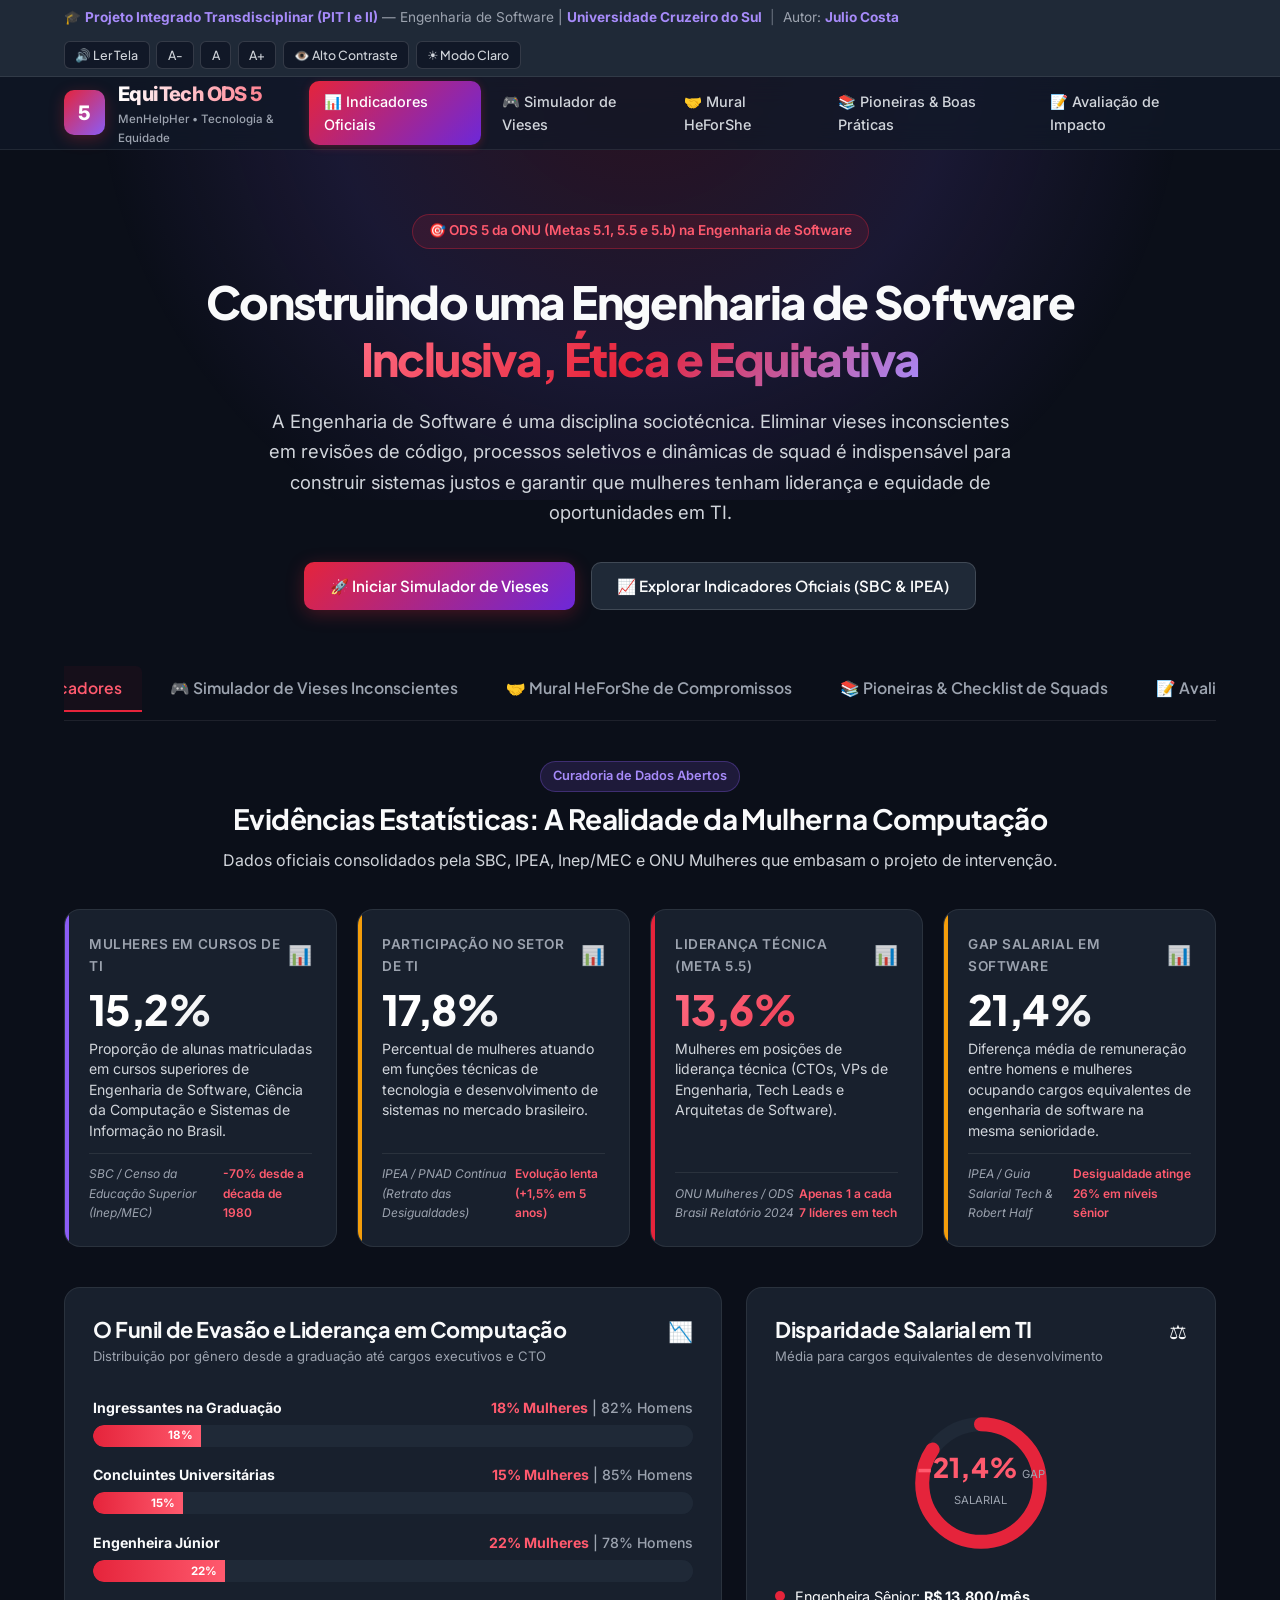
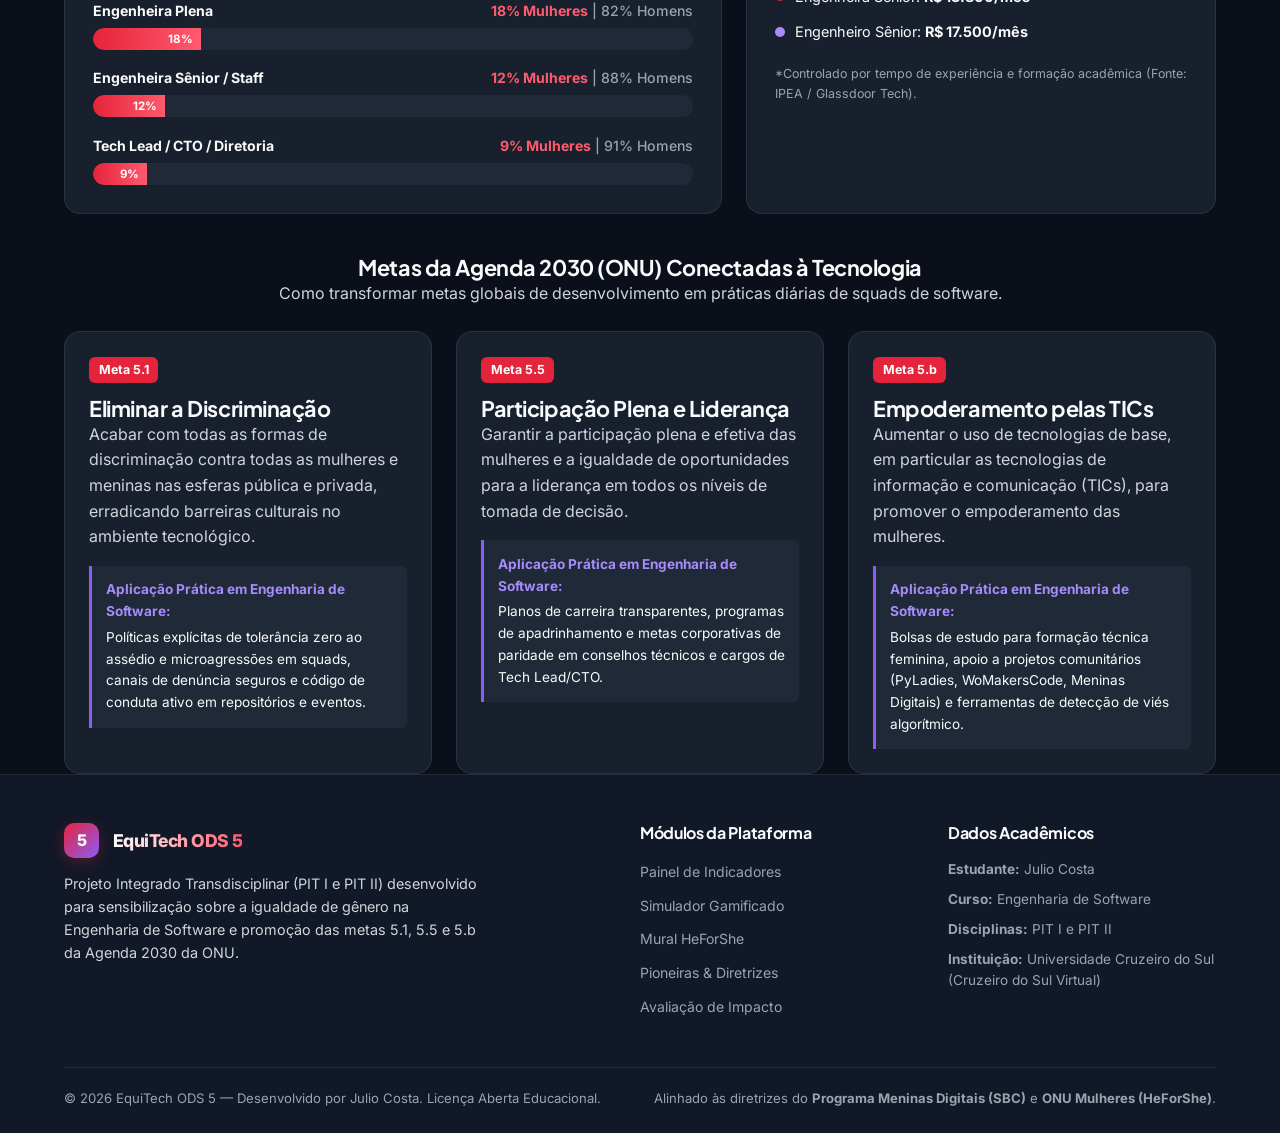
==== commit 4312fc26: "feat(tests, docs): adicionar Universidade Cruzeiro do Sul e expandir suite de testes unitarios em Py" ====
--- a/frontend/index.html
+++ b/frontend/index.html
@@ -29,7 +29,7 @@
   <aside class="top-bar" aria-label="Barra de Acessibilidade e Identificação do Projeto">
     <div class="container top-bar-inner">
       <div class="academic-badge">
-        <span>🎓 <strong>Projeto Integrado Transdisciplinar (PIT I e II)</strong> — Engenharia de Software</span>
+        <span>🎓 <strong>Projeto Integrado Transdisciplinar (PIT I e II)</strong> — Engenharia de Software | <strong>Universidade Cruzeiro do Sul</strong></span>
         <span style="opacity: 0.6;">|</span>
         <span>Autor: <strong>Julio Costa</strong></span>
       </div>
@@ -265,7 +265,7 @@
           <form id="commitmentForm">
             <div class="form-group">
               <label for="committerName" class="form-label">Seu Nome / Como deseja ser identificado</label>
-              <input type="text" id="committerName" class="form-control" placeholder="Ex: Júlio Alves" required
+              <input type="text" id="committerName" class="form-control" placeholder="Ex: Julio Costa" required
                 minlength="2" maxlength="80" autocomplete="name" aria-describedby="err-committerName">
               <div class="field-error" id="err-committerName" role="alert"></div>
             </div>
@@ -518,7 +518,7 @@
             <li><strong>Estudante:</strong> Julio Costa</li>
             <li><strong>Curso:</strong> Engenharia de Software</li>
             <li><strong>Disciplinas:</strong> PIT I e PIT II</li>
-            <li><strong>Instituição:</strong> Universidade / EAD</li>
+            <li><strong>Instituição:</strong> Universidade Cruzeiro do Sul (Cruzeiro do Sul Virtual)</li>
           </ul>
         </div>
       </div>
